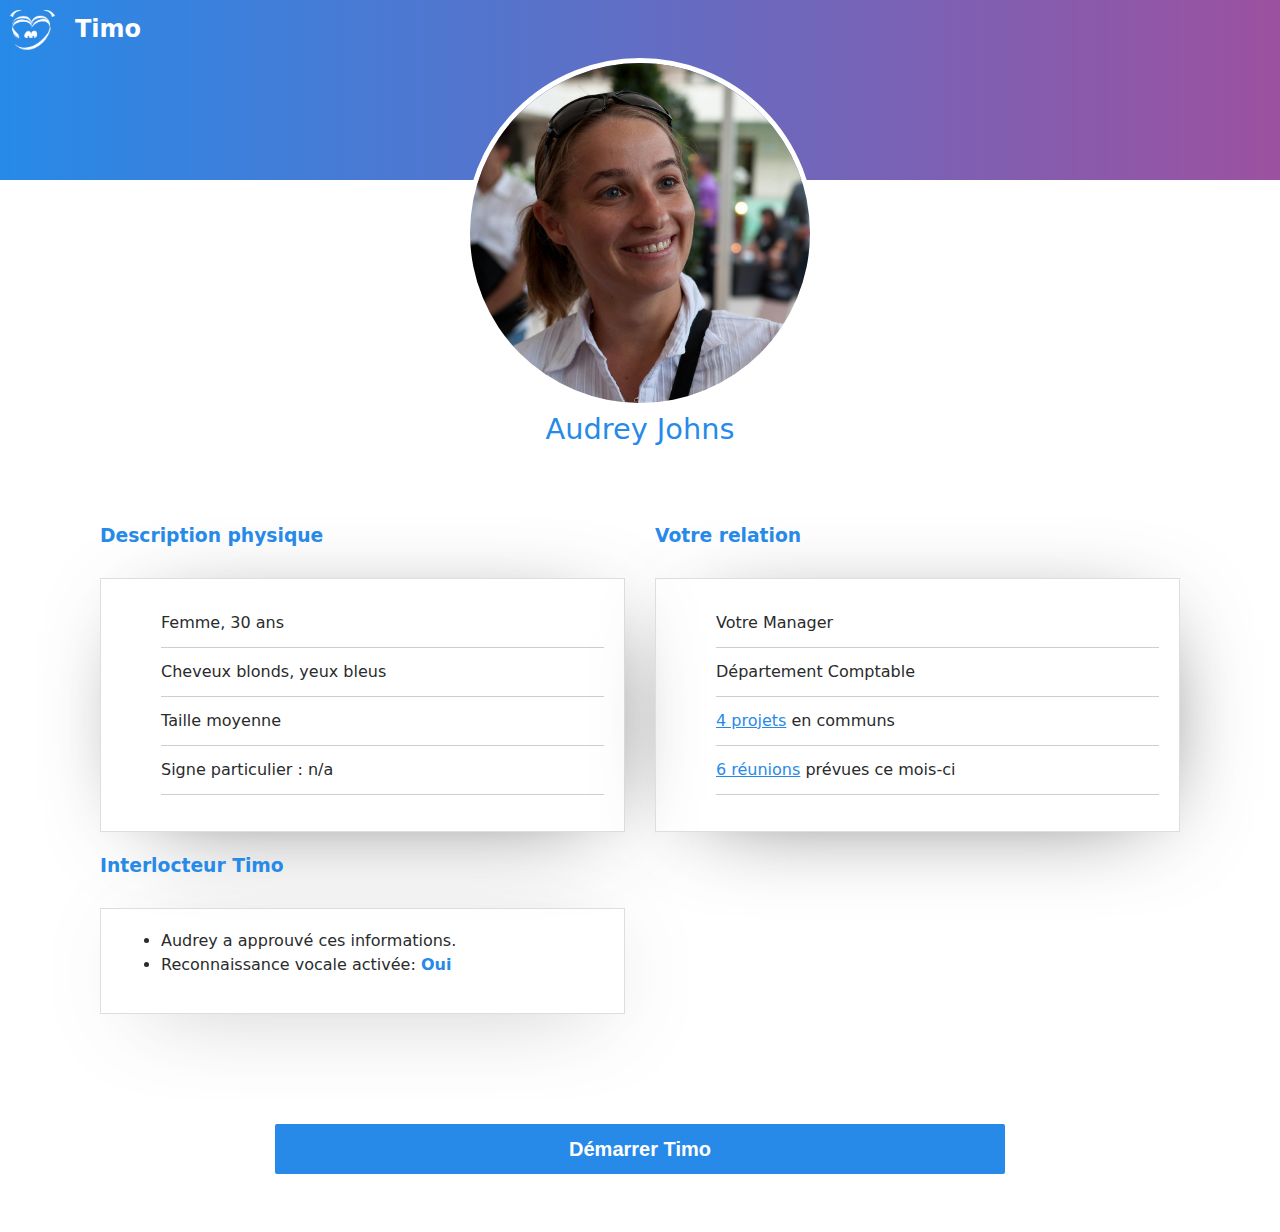
==== connaissance-timo.html @ e8735fdc "ajout profil interlocuteur  v1" ====
<!DOCTYPE html>
<html lang="FR">
  <head>
    <meta charset="utf-8">
    <meta name="viewport" content="width=device-width, initial-scale=1, shrink-to-fit=no">
    <meta name="description" content="">
    <meta name="author" content="">
    <link rel="icon" href="../../favicon.ico">

    <title>Timo - Démarrer votre réunion</title>

    <link href="css/bootstrap-reboot.min.css" rel="stylesheet">
    <link href="css/bootstrap-grid.css" rel="stylesheet">
    <link href="https://fonts.googleapis.com/css?family=Roboto:300,400,500,700" rel="stylesheet">

    <link href="css/main.css" rel="stylesheet">
    <script defer src="js/fontawesome-all.js"></script>

      <!-- HTML5 shim and Respond.js for IE8 support of HTML5 elements and media queries -->
    <!-- WARNING: Respond.js doesn't work if you view the page via file:// -->
    <!--[if lt IE 9]>
      <script src="https://oss.maxcdn.com/html5shiv/3.7.3/html5shiv.min.js"></script>
      <script src="https://oss.maxcdn.com/respond/1.4.2/respond.min.js"></script>
    <![endif]-->
  </head>

<body>

<header class="gradient-color">
  <a href="index.html" style="color:white;text-decoration:none;">
    <img src="img/logo.png" alt="Logo timo">Timo
  </a>
</header>

<section class="container">
<div class="row">
  <div class="col-lg-4"></div>
  <div class="col-lg-4">
    <span class="picture-profile"><img src="img/picture-profile.jpg" alt="Photo de profil d'Audrey Johns"></span>
  </div><!-- picture profile -->
  <div class="col-lg-4"></div>
</div><!--/row-->  

    <h2>Audrey Johns</h2>

  <div class="row info-meeting">
      <div class="col-lg-6 hr">
        <h3>Description physique</h3>
        <div class="card description">
          <ul>
            <li>Femme, 30 ans</li>
            <li>Cheveux blonds, yeux bleus</li>
            <li>Taille moyenne</li>
            <li>Signe particulier : n/a</li>
          </ul>  
        </div>

      </div>

      <div class="col-lg-6 hr">
        <h3>Votre relation</h3>
        <div class="card relation">
          <ul>
            <li>Votre Manager</li>
            <li>Département Comptable</li>
            <li><a href="#">4 projets</a> en communs</li>
            <li><a href="#">6 réunions</a> prévues ce mois-ci</li>
          </ul>  
        </div>

      </div>

      <div class="col-lg-6 hr">
        <h3>Interlocteur Timo</h3>
        <div class="card interlocteur">
          <ul>
            <li>Audrey a approuvé ces informations.</li>
            <li>Reconnaissance vocale activée: <b>Oui</b></li>
          </ul>  
        </div>

      </div>
  </div><!--infos meeting-->

    <form action="record.html">
      <div class="row">
      
      <!--  
        <div class="col-lg-12 select-device">
        <label class="mr-sm-2" for="inlineFormCustomSelect">Selectionner mon appareil</label>
        <select class="custom-select mb-2 mr-sm-2 mb-sm-0" id="inlineFormCustomSelect">
          <option selected>Mes lunettes connectées</option>
          <option value="1">Mon ordinateur</option>
          <option value="2">Mon téléphone </option>
        </select>
        </div> select device-->
      </div>

      <div class="row">
        <div class="col-lg-2"></div>
        <div class="col-lg-8"><button type="submit" class="btn btn-primary">Démarrer Timo</button></div>
        <div class="col-lg-2"></div>
      </div>

    </form>
  </div>
</div>


</section>


</body>
</html>
---- css/main.css ----
html {
  font-family: 'Roboto', sans-serif;
  line-height: 1.15;
  font-size: 1rem;
  -ms-text-size-adjust: 100%;
  -webkit-text-size-adjust: 100%;
}

body {
	margin: 0;
}

header {
    /* Permalink - use to edit and share this gradient: http://colorzilla.com/gradient-editor/#168292+0,9c51a0+100 */
    background: #168292; /* Old browsers */
    background: -moz-linear-gradient(left, #168292 0%, #9c51a0 100%); /* FF3.6-15 */
    background: -webkit-linear-gradient(left, #168292 0%,#9c51a0 100%); /* Chrome10-25,Safari5.1-6 */
    background: linear-gradient(to right, #168292 0%,#9c51a0 100%); /* W3C, IE10+, FF16+, Chrome26+, Opera12+, Safari7+ */
    filter: progid:DXImageTransform.Microsoft.gradient( startColorstr='#168292', endColorstr='#9c51a0',GradientType=1 ); /* IE6-9 */

    padding: 10px;
    color: #FFF;
    font-size: 24px;
    font-weight: bold;
}

header img {
    width: 45px;
    margin-right: 20px
}

h2 {
    font-size: 1.8rem;
    color: #278ae8;
    font-weight: 200;
    text-align: center;
}

h3 {
  color: #278ae8;
  display: inline-flex;
}

section {
    padding:3% 0;
}

.info-meeting {
    margin: 70px 0;
}


a {
    color: #278ae8;
    text-decoration: underline;}

a:hover, a:focus {text-decoration: none; color: #278ae8;}

b {color: #278ae8;}

.btn-primary {
    background: #278ae8;
    color: #FFFFFF;
    padding: 10px;
    font-size: 20px;
    font-weight: bold;
    border: none;
    border-radius: 2px;
    width: 100%;
    margin: 20px auto;
}

.select-device {
    text-align: center;
}

select {
    line-height: inherit;
    border: solid 1px #cecece;
    height: 30px;
}

.select {
  padding-bottom: 20px;
}

.stop {
  background: transparent;
  border:none;
}

i.fa {
  color: #9c51a0;
  padding: 10px 0;
  display: inline-flex;
}

.fa-star {
 color: #F79E31;
}


video{
  /*display: block;
  position: absolute;*/
  top: 0;
  bottom: 0;
  left: 0;
  right: 0;
  width: 100%;
  height: 100%;
  -webkit-transition-property: opacity;
  -webkit-transition-duration: 2s;
  opacity: 0;
  z-index: -1;
}
#rectCanvas, #rectTextCanvas {
  display: block;
  position: absolute;
  z-index: 8000;
}

#rectTextCanvas{
  z-index: 9000;
}

.detected-emotion {display: none;}

header.gradient-color {
  height: 180px;
}

.gradient {
  position: absolute;
  top: 0;
  bottom: 0;
  left: 0;
  right: 0;
  z-index: 2;
  opacity: .9;
  -webkit-backface-visibility: hidden;
/* Permalink - use to edit and share this gradient: http://colorzilla.com/gradient-editor/#278ae8+0,9c51a0+100 */
background: #278ae8; /* Old browsers */
background: -moz-linear-gradient(left, #278ae8 0%, #9c51a0 100%); /* FF3.6-15 */
background: -webkit-linear-gradient(left, #278ae8 0%,#9c51a0 100%); /* Chrome10-25,Safari5.1-6 */
background: linear-gradient(to right, #278ae8 0%,#9c51a0 100%); /* W3C, IE10+, FF16+, Chrome26+, Opera12+, Safari7+ */
filter: progid:DXImageTransform.Microsoft.gradient( startColorstr='#278ae8', endColorstr='#9c51a0',GradientType=1 ); /* IE6-9 */
}

.gradient-color {
/* Permalink - use to edit and share this gradient: http://colorzilla.com/gradient-editor/#278ae8+0,9c51a0+100 */
background: #278ae8; /* Old browsers */
background: -moz-linear-gradient(left, #278ae8 0%, #9c51a0 100%); /* FF3.6-15 */
background: -webkit-linear-gradient(left, #278ae8 0%,#9c51a0 100%); /* Chrome10-25,Safari5.1-6 */
background: linear-gradient(to right, #278ae8 0%,#9c51a0 100%); /* W3C, IE10+, FF16+, Chrome26+, Opera12+, Safari7+ */
filter: progid:DXImageTransform.Microsoft.gradient( startColorstr='#278ae8', endColorstr='#9c51a0',GradientType=1 ); /* IE6-9 */
}

.card {
  border: 1px solid #dedede;
  -webkit-box-shadow: 9px 13px 98px -43px rgba(0,0,0,0.75);
  -moz-box-shadow: 9px 13px 98px -43px rgba(0,0,0,0.75);
  box-shadow: 9px 13px 98px -43px rgba(0,0,0,0.75);
  padding: 20px;
  margin: 20px 0;
}

.tag {
    background: #9c51a0;
    color: #FFFFFF;
    font-weight: bold;
    border-radius: 10px;
    padding: 5px 10px;
    width: auto;
    display: inline-flex;
    font-size: 14px;
}

.date {
  color: #666666;
  font-size: 14px;
}

.contacts > ul  {
  padding: 0;
  margin: 0;
}

.contacts > ul > li, 
.description > ul > li,
.relation > ul > li,
.interlocuteur > ul > li {
  list-style-type: none;
  padding: 12px 0px;
  border-bottom: 1px solid #cecece;
}

.contacts > ul > li a {
  color:#333333;
  text-decoration: none;
}

.contacts > ul > li:last-child {
  border-bottom: 0;
}

.picture-profile > img {
    border-radius: 100%;
    width: 100%;
    margin-top: -160px;
    border: 5px solid #FFFFFF;
}


/*Media queries*/

@media (min-width: 1200px){
    .container {
        width: 1140px;
        max-width: 100%;}
}



/*tablet paysage*/

@media all and (max-width: 1024px) {

}

/*tablet portrait*/
@media all and (max-width: 768px) {



}

/*mobile portrait*/
@media all and (max-width: 732px) {

    .info-meeting {
    padding: 0;
    margin: 30px 0;}

    .btn-primary {
      bottom: 0;
      position: fixed;
      width: 100%;
      margin: 0;
      left: 0;
    }

    .hr {
    border-top: #c3c3c3 solid 1px;
    padding: 20px;
  }

  .picture-profile > img {
    border-radius: 100%;
    width: 100%;
    margin-top: -120px;
    border: 5px solid #FFFFFF;
}

}

/*mobile*/
@media all and (max-width: 480px) {

  .info-meeting {
    padding: 0;
    margin: 30px 0;
}
  
  .hr {
    border-top: #c3c3c3 solid 1px;
    padding: 30px 0;
  }

.btn-primary {
    bottom: 0;
    position: fixed;
    width: 100%;
    margin: 0;
    left: 0;
}

.picture-profile > img {
    border-radius: 100%;
    width: 100%;
    margin-top: -120px;
    border: 5px solid #FFFFFF;
}


}
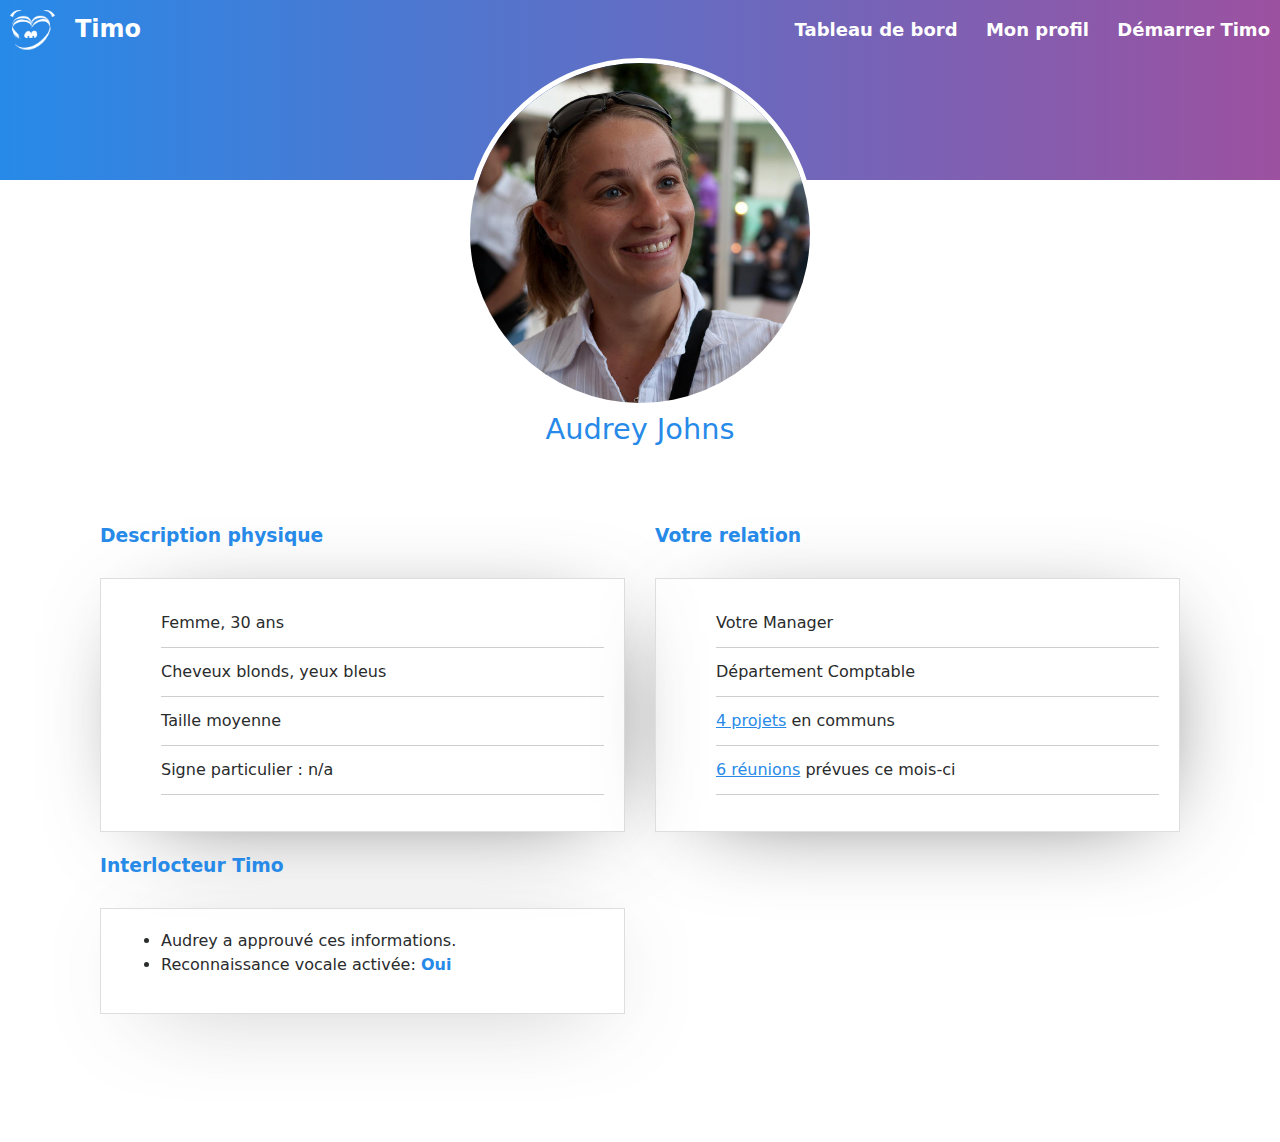
==== commit f0756f70: "before new branch for mobile debug" ====
--- a/connaissance-timo.html
+++ b/connaissance-timo.html
@@ -27,10 +27,46 @@
 
 <body>
 
-<header class="gradient-color">
-  <a href="index.html" style="color:white;text-decoration:none;">
-    <img src="img/logo.png" alt="Logo timo">Timo
-  </a>
+    <!-- Mobile menu -->
+    <div id="menuToggle">
+            <input type="checkbox" />
+                <span></span>
+                <span></span>
+                <span></span>
+                
+                <ul id="menu">
+                    <div class="row">
+                        <!--<div class="col-lg-3 col-xs-12">
+                            <img src="images/logo.png" alt="AAES Accueil Administration Entreprise Services à Mougins &amp; Grasse" class="logo-menu">
+                        </div> -->
+
+                        <div class="col-xs-12 menu-top">
+                            <ul>
+                                <li><a href="">Présentation d'AAES</a></li>
+                                <li><a href="http://www.aaes06.fr/tarifs-aaes.pdf" target="blank">Tarifs</a></li>
+                                <li><a href="">Contact</a></li>
+                                <li><a href="partenaires.html">Partenaires</a></li>
+                            </ul>
+                        </div>
+                    </div><!--row-->
+                </ul>
+    </div><!-- /mobile menu-->
+
+
+<header class="gradient-color header-profile">
+  <div class="row">
+    <div class="col-lg-5">
+      <a href="index.html" type="text/css" style="color:white;text-decoration:none;"><img src="img/logo.png" alt="Logo timo">Timo</a>
+    </div>
+
+    <div class="col-lg-7 menu">
+      <ul>
+        <li><a href="index.html">Tableau de bord</a></li>
+        <li><a href="#">Mon profil</a></li>
+        <li><a href="record.html">Démarrer Timo</a></li>
+      </ul>
+    </div>
+  </div>
 </header>
 
 <section class="container">
@@ -64,8 +100,8 @@
           <ul>
             <li>Votre Manager</li>
             <li>Département Comptable</li>
-            <li><a href="#">4 projets</a> en communs</li>
-            <li><a href="#">6 réunions</a> prévues ce mois-ci</li>
+            <li><a href="#" type="text/css">4 projets</a> en communs</li>
+            <li><a href="#" type="text/css">6 réunions</a> prévues ce mois-ci</li>
           </ul>  
         </div>
 
@@ -83,31 +119,6 @@
       </div>
   </div><!--infos meeting-->
 
-    <form action="record.html">
-      <div class="row">
-      
-      <!--  
-        <div class="col-lg-12 select-device">
-        <label class="mr-sm-2" for="inlineFormCustomSelect">Selectionner mon appareil</label>
-        <select class="custom-select mb-2 mr-sm-2 mb-sm-0" id="inlineFormCustomSelect">
-          <option selected>Mes lunettes connectées</option>
-          <option value="1">Mon ordinateur</option>
-          <option value="2">Mon téléphone </option>
-        </select>
-        </div> select device-->
-      </div>
-
-      <div class="row">
-        <div class="col-lg-2"></div>
-        <div class="col-lg-8"><button type="submit" class="btn btn-primary">Démarrer Timo</button></div>
-        <div class="col-lg-2"></div>
-      </div>
-
-    </form>
-  </div>
-</div>
-
-
 </section>
 
 
--- a/css/main.css
+++ b/css/main.css
@@ -126,7 +126,7 @@
 
 .detected-emotion {display: none;}
 
-header.gradient-color {
+.header-profile {
   height: 180px;
 }
 
@@ -212,12 +212,232 @@
 }
 
 
+/* menu */
+
+.menu {
+    height: 45px;
+    float: right;
+    min-width: 555px;
+}
+
+.menu ul {
+    color: #FFFFFF;
+    list-style-type: none;
+    margin: 0;
+    padding: 0;
+    text-align: right;
+}
+
+.menu li:first-child {
+    background: none repeat scroll 0 0 transparent;
+    padding: 0;
+}
+
+.menu li {
+    border: 0 none;
+    display: inline;
+    margin: 0;
+    text-align: center;
+}
+
+.menu ul li a {
+    text-decoration: none;
+    border: 0;
+    color: #FFFFFF;
+    padding: 0px 0px 0px 20px;
+    text-align: center;
+    transition: all 0.55s ease 0s;
+    font-size: 18px;
+}
+
+.menu ul li a:hover {
+    color: #D1F6FC;
+}
+
+
+/* Menu mobile */
+
+#menuToggle
+{
+  display: block;
+  position: relative;
+  top: 50px;
+  left: 20px;
+  
+  z-index: 1;
+  
+  -webkit-user-select: none;
+  user-select: none;
+}
+
+#menuToggle input
+{
+  display: block;
+  width: 40px;
+  height: 32px;
+  position: absolute;
+  top: -7px;
+  left: -5px;
+  
+  cursor: pointer;
+  
+  opacity: 0; /* hide this */
+  z-index: 2; /* and place it over the hamburger */
+  
+  -webkit-touch-callout: none;
+}
+
+/*
+ * Just a quick hamburger
+ */
+#menuToggle span
+{
+  display: block;
+  width: 33px;
+  height: 4px;
+  margin-bottom: 5px;
+  position: relative;
+  
+  background: #ef8000;
+  border-radius: 3px;
+  
+  z-index: 1;
+  
+  transform-origin: 4px 0px;
+  
+  transition: transform 0.5s cubic-bezier(0.77,0.2,0.05,1.0),
+              background 0.5s cubic-bezier(0.77,0.2,0.05,1.0),
+              opacity 0.55s ease;
+}
+
+#menuToggle span:first-child
+{
+  transform-origin: 0% 0%;
+}
+
+#menuToggle span:nth-last-child(2)
+{
+  transform-origin: 0% 100%;
+}
+
+/* 
+ * Transform all the slices of hamburger
+ * into a crossmark.
+ */
+#menuToggle input:checked ~ span
+{
+  opacity: 1;
+  transform: rotate(45deg) translate(-2px, -1px);
+  background: #ef8000;
+}
+
+/*
+ * But let's hide the middle one.
+ */
+#menuToggle input:checked ~ span:nth-last-child(3)
+{
+  opacity: 0;
+  transform: rotate(0deg) scale(0.2, 0.2);
+}
+
+/*
+ * Ohyeah and the last one should go the other direction
+ */
+#menuToggle input:checked ~ span:nth-last-child(2)
+{
+  transform: rotate(-45deg) translate(0, -1px);
+}
+
+/*
+ * Make this absolute positioned
+ * at the top left of the screen
+ */
+#menu
+{
+  position: absolute;
+  width: 300px;
+  margin: -160px 0 0 -50px;
+  padding: 50px;
+  padding-top: 170px;
+  
+  background: #eeeeee; 
+  list-style-type: none;
+  -webkit-font-smoothing: antialiased;
+  /* to stop flickering of text in safari */
+  
+  transform-origin: 0% 0%;
+  transform: translate(-100%, 0);
+  
+  transition: transform 0.5s cubic-bezier(0.77,0.2,0.05,1.0);
+}
+
+#menu li
+{
+    padding: 10px 0;
+    font-size: 1.1rem;
+}
+
+
+#menuToggle input:checked ~ ul
+{
+  transform: none;
+}
+
+.menu-top {
+    width: 100%;
+    border-bottom: dashed 1px #ef8000;
+    margin-bottom: 20px;
+    padding-bottom: 20px;
+}
+
+.menu-top ul {
+    color: #333333;
+    list-style-type: none;
+    padding-left: 0;    
+}
+
+.menu-top li {
+    border: 0 none;
+    padding: 0 17px;
+    padding-top: 6px;
+}
+.menu-top a {
+    border: medium none;
+    color: #333333;
+    text-decoration: none;
+}
+
+
+.menu-bottom {
+    width: 100%;
+}
+
+.menu-bottom ul {
+    color: #333333;
+    list-style-type: none;
+    padding-left: 0;
+}
+
+.menu-bottom li {
+    border: 0 none;
+    padding: 0 17px;
+    padding-top: 6px;
+}
+.menu-bottom a {
+    border: medium none;
+    color: #333333;
+    text-decoration: none;
+}
+
+
 /*Media queries*/
 
 @media (min-width: 1200px){
     .container {
         width: 1140px;
         max-width: 100%;}
+
+  #menuToggle {display: none;}
 }
 
 
@@ -225,13 +445,13 @@
 /*tablet paysage*/
 
 @media all and (max-width: 1024px) {
-
+#menuToggle {display: none;}
 }
 
 /*tablet portrait*/
 @media all and (max-width: 768px) {
 
-
+#menuToggle {display: none;}
 
 }
 
@@ -262,6 +482,8 @@
     border: 5px solid #FFFFFF;
 }
 
+.menu {display: none;}
+
 }
 
 /*mobile*/
@@ -292,5 +514,7 @@
     border: 5px solid #FFFFFF;
 }
 
-
-}
+.menu {display: none;}
+
+
+}
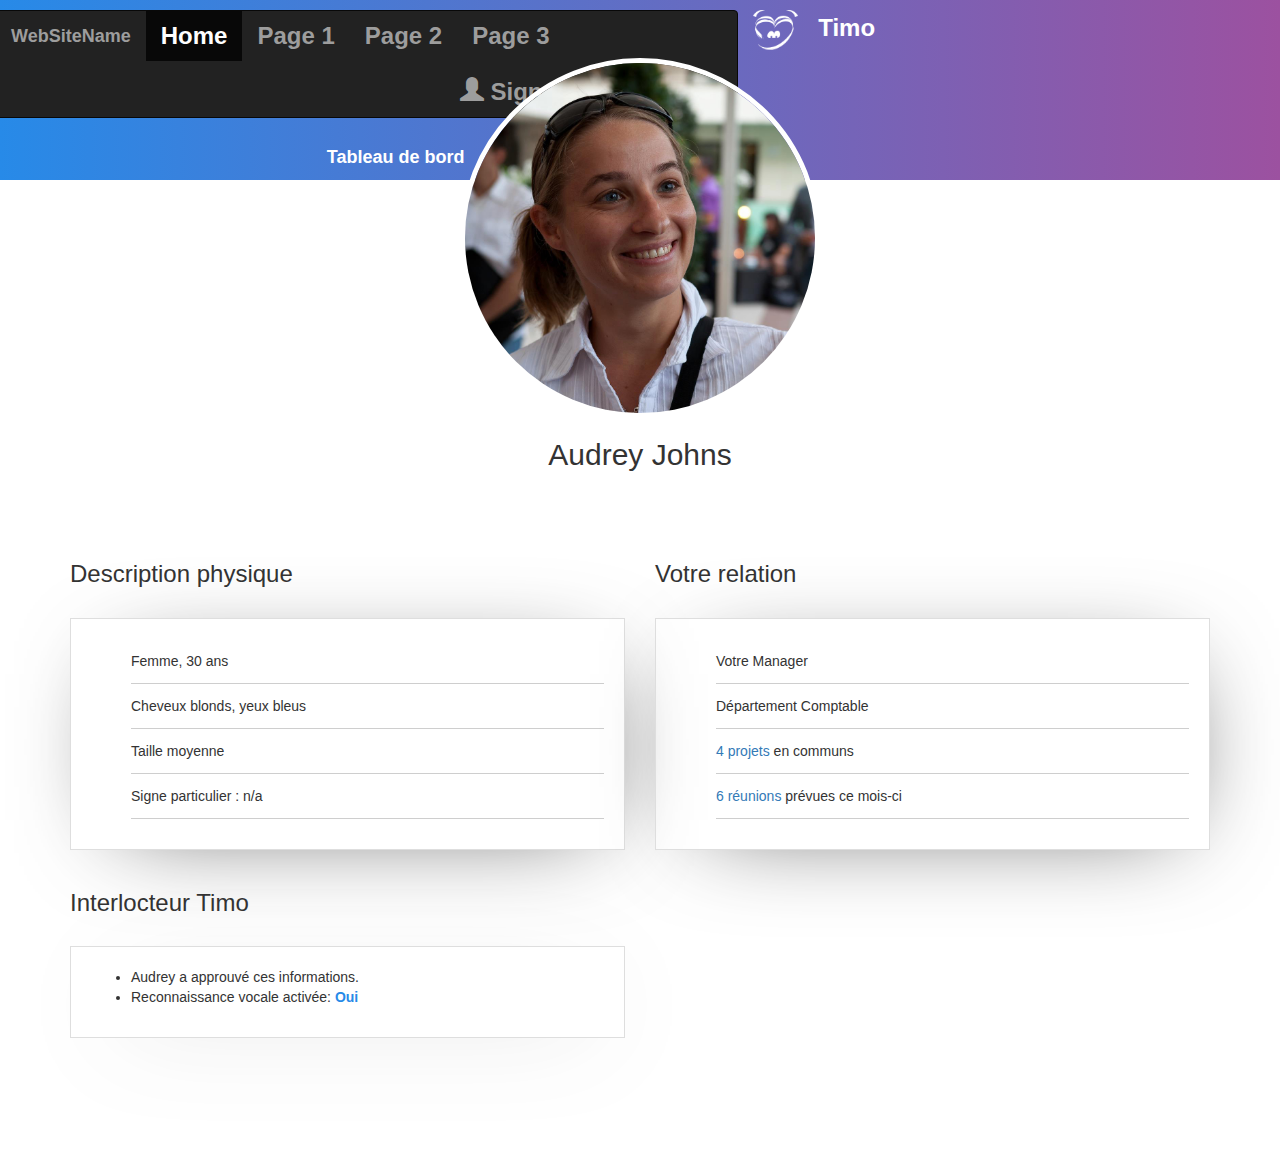
==== commit b6797e06: "implem bootstrap nav" ====
--- a/connaissance-timo.html
+++ b/connaissance-timo.html
@@ -27,34 +27,35 @@
 
 <body>
 
-    <!-- Mobile menu -->
-    <div id="menuToggle">
-            <input type="checkbox" />
-                <span></span>
-                <span></span>
-                <span></span>
-                
-                <ul id="menu">
-                    <div class="row">
-                        <!--<div class="col-lg-3 col-xs-12">
-                            <img src="images/logo.png" alt="AAES Accueil Administration Entreprise Services à Mougins &amp; Grasse" class="logo-menu">
-                        </div> -->
+<header class="gradient-color header-profile">
+  <div class="row">
 
-                        <div class="col-xs-12 menu-top">
-                            <ul>
-                                <li><a href="">Présentation d'AAES</a></li>
-                                <li><a href="http://www.aaes06.fr/tarifs-aaes.pdf" target="blank">Tarifs</a></li>
-                                <li><a href="">Contact</a></li>
-                                <li><a href="partenaires.html">Partenaires</a></li>
-                            </ul>
-                        </div>
-                    </div><!--row-->
-                </ul>
-    </div><!-- /mobile menu-->
+<nav class="navbar navbar-inverse">
+  <div class="container-fluid">
+    <div class="navbar-header">
+      <button type="button" class="navbar-toggle" data-toggle="collapse" data-target="#myNavbar">
+        <span class="icon-bar"></span>
+        <span class="icon-bar"></span>
+        <span class="icon-bar"></span> 
+      </button>
+      <a class="navbar-brand" href="#">WebSiteName</a>
+    </div>
+    <div class="collapse navbar-collapse" id="myNavbar">
+      <ul class="nav navbar-nav">
+        <li class="active"><a href="#">Home</a></li>
+        <li><a href="#">Page 1</a></li>
+        <li><a href="#">Page 2</a></li> 
+        <li><a href="#">Page 3</a></li> 
+      </ul>
+      <ul class="nav navbar-nav navbar-right">
+        <li><a href="#"><span class="glyphicon glyphicon-user"></span> Sign Up</a></li>
+        <li><a href="#"><span class="glyphicon glyphicon-log-in"></span> Login</a></li>
+      </ul>
+    </div>
+  </div>
+</nav>
 
 
-<header class="gradient-color header-profile">
-  <div class="row">
     <div class="col-lg-5">
       <a href="index.html" type="text/css" style="color:white;text-decoration:none;"><img src="img/logo.png" alt="Logo timo">Timo</a>
     </div>
@@ -81,7 +82,7 @@
     <h2>Audrey Johns</h2>
 
   <div class="row info-meeting">
-      <div class="col-lg-6 hr">
+      <div class="col-lg-6 col-12 hr">
         <h3>Description physique</h3>
         <div class="card description">
           <ul>
@@ -94,7 +95,7 @@
 
       </div>
 
-      <div class="col-lg-6 hr">
+      <div class="col-lg-6 col-12 hr">
         <h3>Votre relation</h3>
         <div class="card relation">
           <ul>
@@ -107,7 +108,7 @@
 
       </div>
 
-      <div class="col-lg-6 hr">
+      <div class="col-lg-6 col-12 hr">
         <h3>Interlocteur Timo</h3>
         <div class="card interlocteur">
           <ul>
@@ -121,6 +122,10 @@
 
 </section>
 
+  <meta name="viewport" content="width=device-width, initial-scale=1">
+  <link rel="stylesheet" href="https://maxcdn.bootstrapcdn.com/bootstrap/3.3.7/css/bootstrap.min.css">
+  <script src="https://ajax.googleapis.com/ajax/libs/jquery/3.2.1/jquery.min.js"></script>
+  <script src="https://maxcdn.bootstrapcdn.com/bootstrap/3.3.7/js/bootstrap.min.js"></script>
 
 </body>
 </html>
--- a/css/main.css
+++ b/css/main.css
@@ -5,6 +5,9 @@
   -ms-text-size-adjust: 100%;
   -webkit-text-size-adjust: 100%;
 }
+
+/* Optional theme */
+@import url('//netdna.bootstrapcdn.com/bootstrap/3.0.0/css/bootstrap-theme.min.css');
 
 body {
 	margin: 0;
@@ -255,181 +258,6 @@
 }
 
 
-/* Menu mobile */
-
-#menuToggle
-{
-  display: block;
-  position: relative;
-  top: 50px;
-  left: 20px;
-  
-  z-index: 1;
-  
-  -webkit-user-select: none;
-  user-select: none;
-}
-
-#menuToggle input
-{
-  display: block;
-  width: 40px;
-  height: 32px;
-  position: absolute;
-  top: -7px;
-  left: -5px;
-  
-  cursor: pointer;
-  
-  opacity: 0; /* hide this */
-  z-index: 2; /* and place it over the hamburger */
-  
-  -webkit-touch-callout: none;
-}
-
-/*
- * Just a quick hamburger
- */
-#menuToggle span
-{
-  display: block;
-  width: 33px;
-  height: 4px;
-  margin-bottom: 5px;
-  position: relative;
-  
-  background: #ef8000;
-  border-radius: 3px;
-  
-  z-index: 1;
-  
-  transform-origin: 4px 0px;
-  
-  transition: transform 0.5s cubic-bezier(0.77,0.2,0.05,1.0),
-              background 0.5s cubic-bezier(0.77,0.2,0.05,1.0),
-              opacity 0.55s ease;
-}
-
-#menuToggle span:first-child
-{
-  transform-origin: 0% 0%;
-}
-
-#menuToggle span:nth-last-child(2)
-{
-  transform-origin: 0% 100%;
-}
-
-/* 
- * Transform all the slices of hamburger
- * into a crossmark.
- */
-#menuToggle input:checked ~ span
-{
-  opacity: 1;
-  transform: rotate(45deg) translate(-2px, -1px);
-  background: #ef8000;
-}
-
-/*
- * But let's hide the middle one.
- */
-#menuToggle input:checked ~ span:nth-last-child(3)
-{
-  opacity: 0;
-  transform: rotate(0deg) scale(0.2, 0.2);
-}
-
-/*
- * Ohyeah and the last one should go the other direction
- */
-#menuToggle input:checked ~ span:nth-last-child(2)
-{
-  transform: rotate(-45deg) translate(0, -1px);
-}
-
-/*
- * Make this absolute positioned
- * at the top left of the screen
- */
-#menu
-{
-  position: absolute;
-  width: 300px;
-  margin: -160px 0 0 -50px;
-  padding: 50px;
-  padding-top: 170px;
-  
-  background: #eeeeee; 
-  list-style-type: none;
-  -webkit-font-smoothing: antialiased;
-  /* to stop flickering of text in safari */
-  
-  transform-origin: 0% 0%;
-  transform: translate(-100%, 0);
-  
-  transition: transform 0.5s cubic-bezier(0.77,0.2,0.05,1.0);
-}
-
-#menu li
-{
-    padding: 10px 0;
-    font-size: 1.1rem;
-}
-
-
-#menuToggle input:checked ~ ul
-{
-  transform: none;
-}
-
-.menu-top {
-    width: 100%;
-    border-bottom: dashed 1px #ef8000;
-    margin-bottom: 20px;
-    padding-bottom: 20px;
-}
-
-.menu-top ul {
-    color: #333333;
-    list-style-type: none;
-    padding-left: 0;    
-}
-
-.menu-top li {
-    border: 0 none;
-    padding: 0 17px;
-    padding-top: 6px;
-}
-.menu-top a {
-    border: medium none;
-    color: #333333;
-    text-decoration: none;
-}
-
-
-.menu-bottom {
-    width: 100%;
-}
-
-.menu-bottom ul {
-    color: #333333;
-    list-style-type: none;
-    padding-left: 0;
-}
-
-.menu-bottom li {
-    border: 0 none;
-    padding: 0 17px;
-    padding-top: 6px;
-}
-.menu-bottom a {
-    border: medium none;
-    color: #333333;
-    text-decoration: none;
-}
-
-
 /*Media queries*/
 
 @media (min-width: 1200px){
@@ -437,7 +265,6 @@
         width: 1140px;
         max-width: 100%;}
 
-  #menuToggle {display: none;}
 }
 
 
@@ -445,13 +272,11 @@
 /*tablet paysage*/
 
 @media all and (max-width: 1024px) {
-#menuToggle {display: none;}
 }
 
 /*tablet portrait*/
 @media all and (max-width: 768px) {
 
-#menuToggle {display: none;}
 
 }
 
@@ -492,29 +317,31 @@
   .info-meeting {
     padding: 0;
     margin: 30px 0;
-}
+  }
+
+  .menu {display: none;}
+
+  #menuToggle {display: block;}
   
   .hr {
     border-top: #c3c3c3 solid 1px;
     padding: 30px 0;
   }
 
-.btn-primary {
-    bottom: 0;
-    position: fixed;
-    width: 100%;
-    margin: 0;
-    left: 0;
-}
-
-.picture-profile > img {
-    border-radius: 100%;
-    width: 100%;
-    margin-top: -120px;
-    border: 5px solid #FFFFFF;
-}
-
-.menu {display: none;}
-
-
-}
+  .btn-primary {
+      bottom: 0;
+      position: fixed;
+      width: 100%;
+      margin: 0;
+      left: 0;
+  }
+
+  .picture-profile > img {
+      border-radius: 100%;
+      width: 100%;
+      margin-top: -120px;
+      border: 5px solid #FFFFFF;
+  }
+
+
+}
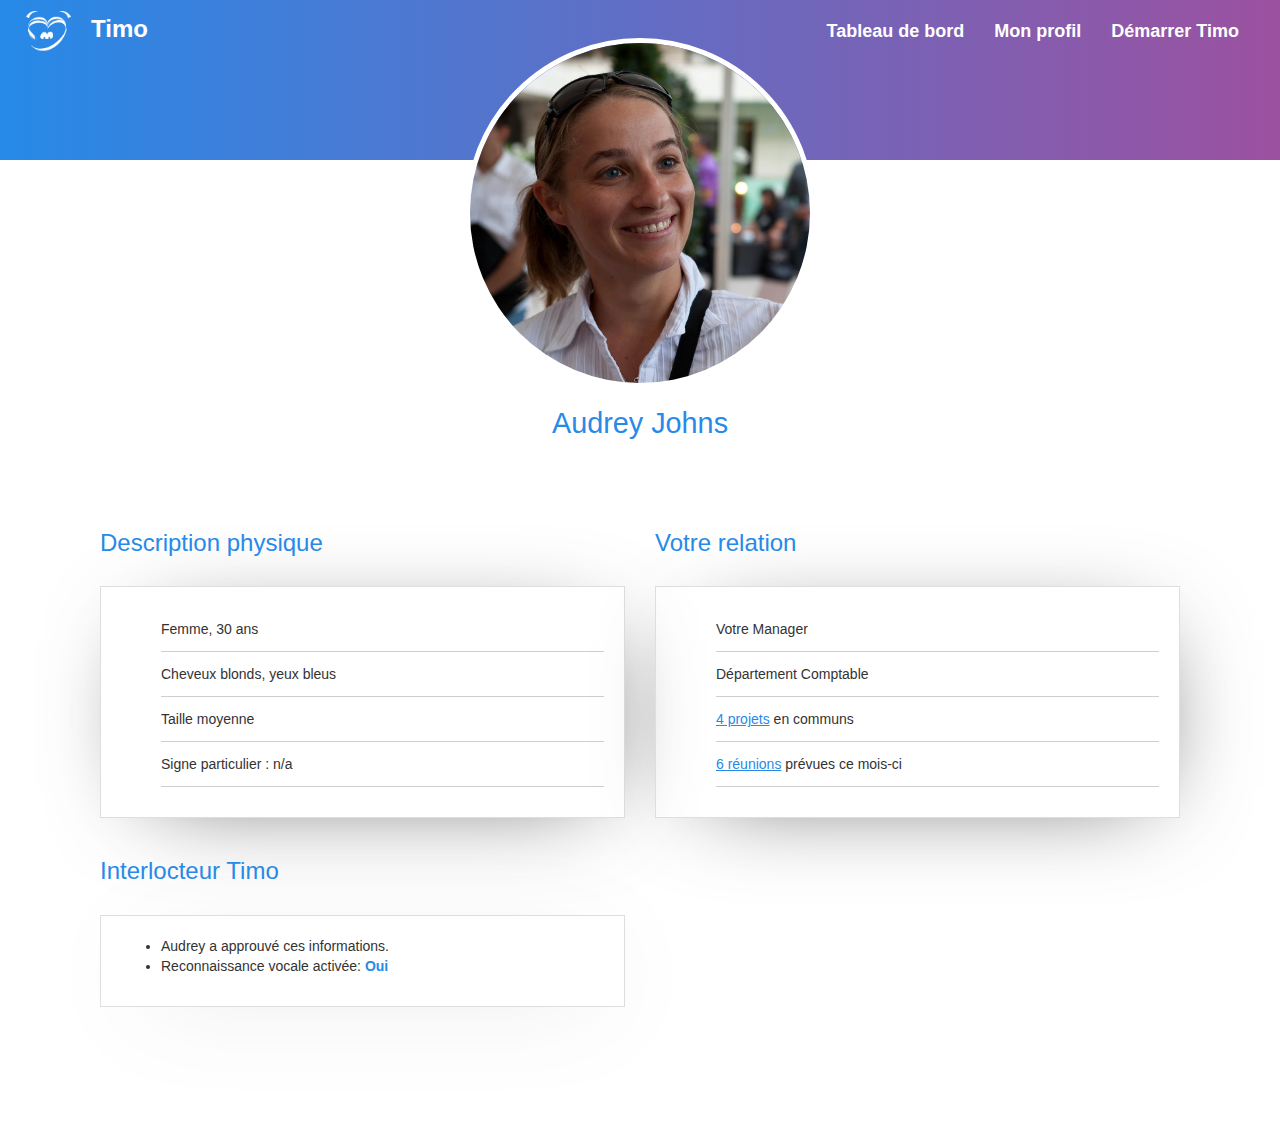
==== commit ecfdd6eb: "correction mobile" ====
--- a/connaissance-timo.html
+++ b/connaissance-timo.html
@@ -12,6 +12,7 @@
 
     <link href="css/bootstrap-reboot.min.css" rel="stylesheet">
     <link href="css/bootstrap-grid.css" rel="stylesheet">
+    <link rel="stylesheet" href="https://maxcdn.bootstrapcdn.com/bootstrap/3.3.7/css/bootstrap.min.css">
     <link href="https://fonts.googleapis.com/css?family=Roboto:300,400,500,700" rel="stylesheet">
 
     <link href="css/main.css" rel="stylesheet">
@@ -28,8 +29,6 @@
 <body>
 
 <header class="gradient-color header-profile">
-  <div class="row">
-
 <nav class="navbar navbar-inverse">
   <div class="container-fluid">
     <div class="navbar-header">
@@ -38,45 +37,27 @@
         <span class="icon-bar"></span>
         <span class="icon-bar"></span> 
       </button>
-      <a class="navbar-brand" href="#">WebSiteName</a>
+      <a href="index.html" type="text/css" style="color:white;text-decoration:none;"><img src="img/logo.png" alt="Logo timo">Timo</a>
     </div>
     <div class="collapse navbar-collapse" id="myNavbar">
-      <ul class="nav navbar-nav">
-        <li class="active"><a href="#">Home</a></li>
-        <li><a href="#">Page 1</a></li>
-        <li><a href="#">Page 2</a></li> 
-        <li><a href="#">Page 3</a></li> 
-      </ul>
       <ul class="nav navbar-nav navbar-right">
-        <li><a href="#"><span class="glyphicon glyphicon-user"></span> Sign Up</a></li>
-        <li><a href="#"><span class="glyphicon glyphicon-log-in"></span> Login</a></li>
-      </ul>
-    </div>
-  </div>
-</nav>
-
-
-    <div class="col-lg-5">
-      <a href="index.html" type="text/css" style="color:white;text-decoration:none;"><img src="img/logo.png" alt="Logo timo">Timo</a>
-    </div>
-
-    <div class="col-lg-7 menu">
-      <ul>
         <li><a href="index.html">Tableau de bord</a></li>
         <li><a href="#">Mon profil</a></li>
         <li><a href="record.html">Démarrer Timo</a></li>
       </ul>
     </div>
   </div>
+</nav>
+
 </header>
 
 <section class="container">
 <div class="row">
-  <div class="col-lg-4"></div>
-  <div class="col-lg-4">
+  <div class="col-lg-4 col-3"></div>
+  <div class="col-lg-4 col-6">
     <span class="picture-profile"><img src="img/picture-profile.jpg" alt="Photo de profil d'Audrey Johns"></span>
   </div><!-- picture profile -->
-  <div class="col-lg-4"></div>
+  <div class="col-lg-4 col-3"></div>
 </div><!--/row-->  
 
     <h2>Audrey Johns</h2>
@@ -121,9 +102,6 @@
   </div><!--infos meeting-->
 
 </section>
-
-  <meta name="viewport" content="width=device-width, initial-scale=1">
-  <link rel="stylesheet" href="https://maxcdn.bootstrapcdn.com/bootstrap/3.3.7/css/bootstrap.min.css">
   <script src="https://ajax.googleapis.com/ajax/libs/jquery/3.2.1/jquery.min.js"></script>
   <script src="https://maxcdn.bootstrapcdn.com/bootstrap/3.3.7/js/bootstrap.min.js"></script>
 
--- a/css/main.css
+++ b/css/main.css
@@ -130,7 +130,7 @@
 .detected-emotion {display: none;}
 
 .header-profile {
-  height: 180px;
+  height: 160px;
 }
 
 .gradient {
@@ -214,47 +214,43 @@
     border: 5px solid #FFFFFF;
 }
 
+.navbar-inverse .navbar-nav>li>a {
+    color: #FFFFFF;
+    font-size: 18px;
+    text-decoration: none;
+}
+
 
 /* menu */
 
-.menu {
-    height: 45px;
-    float: right;
-    min-width: 555px;
-}
-
-.menu ul {
-    color: #FFFFFF;
-    list-style-type: none;
-    margin: 0;
-    padding: 0;
-    text-align: right;
-}
-
-.menu li:first-child {
-    background: none repeat scroll 0 0 transparent;
-    padding: 0;
-}
-
-.menu li {
-    border: 0 none;
-    display: inline;
-    margin: 0;
-    text-align: center;
-}
-
-.menu ul li a {
-    text-decoration: none;
+
+.navbar-inverse {
+    background-color: transparent;
+    border:0; 
+}
+
+.navbar-collapse {
+  background: transparent;
+}
+
+.navbar-inverse .navbar-toggle {
     border: 0;
-    color: #FFFFFF;
-    padding: 0px 0px 0px 20px;
-    text-align: center;
-    transition: all 0.55s ease 0s;
-    font-size: 18px;
-}
-
-.menu ul li a:hover {
-    color: #D1F6FC;
+}
+
+.navbar-inverse .navbar-toggle:focus, .navbar-inverse .navbar-toggle:hover {
+    background-color: transparent;
+}
+
+.navbar {
+    position: relative;
+    min-height: auto;
+    margin-bottom: 0;
+    border: 1px solid transparent;
+}
+
+.navbar-nav>li>a {
+    padding-top: 10px;
+    padding-bottom: 0;
 }
 
 
@@ -265,6 +261,11 @@
         width: 1140px;
         max-width: 100%;}
 
+      .navbar-nav>li>a {
+      padding-top: 10px;
+      padding-bottom: 0;
+  }    
+
 }
 
 
@@ -272,11 +273,39 @@
 /*tablet paysage*/
 
 @media all and (max-width: 1024px) {
+    .navbar-collapse {
+      background: transparent;
+  }
 }
 
 /*tablet portrait*/
-@media all and (max-width: 768px) {
-
+@media all and (max-width: 76px) {
+  
+  .navbar-collapse {
+      background: transparent;
+  }
+
+  .picture-profile > img {
+    border-radius: 100%;
+    width: 100%;
+    margin-top: -120px;
+    border: 5px solid #FFFFFF;
+}
+
+  .navbar-collapse {
+    background: #278ae8;
+  }
+
+.navbar-inverse .navbar-collapse, .navbar-inverse .navbar-form {
+    border: 0;
+    z-index: 1;
+    position: absolute;
+    width: 100%;
+}
+
+.navbar-inverse .navbar-nav>li>a {
+    line-height: 48px;
+}
 
 }
 
@@ -307,7 +336,20 @@
     border: 5px solid #FFFFFF;
 }
 
-.menu {display: none;}
+  .navbar-collapse {
+    background: #278ae8;
+  }
+
+.navbar-inverse .navbar-collapse, .navbar-inverse .navbar-form {
+    border: 0;
+    z-index: 1;
+    position: absolute;
+    width: 100%;
+}
+
+.navbar-inverse .navbar-nav>li>a {
+    line-height: 48px;
+}
 
 }
 
@@ -318,10 +360,6 @@
     padding: 0;
     margin: 30px 0;
   }
-
-  .menu {display: none;}
-
-  #menuToggle {display: block;}
   
   .hr {
     border-top: #c3c3c3 solid 1px;
@@ -337,11 +375,26 @@
   }
 
   .picture-profile > img {
-      border-radius: 100%;
-      width: 100%;
-      margin-top: -120px;
-      border: 5px solid #FFFFFF;
-  }
-
-
-}
+    border-radius: 100%;
+    width: 100%;
+    border: 5px solid #FFFFFF;
+    margin-top: -70px;
+  }
+
+  .navbar-collapse {
+  background: #278ae8;
+}
+
+.navbar-inverse .navbar-collapse, .navbar-inverse .navbar-form {
+    border: 0;
+    z-index: 1;
+    position: absolute;
+    width: 100%;
+}
+
+.navbar-inverse .navbar-nav>li>a {
+    line-height: 48px;
+}
+
+
+}
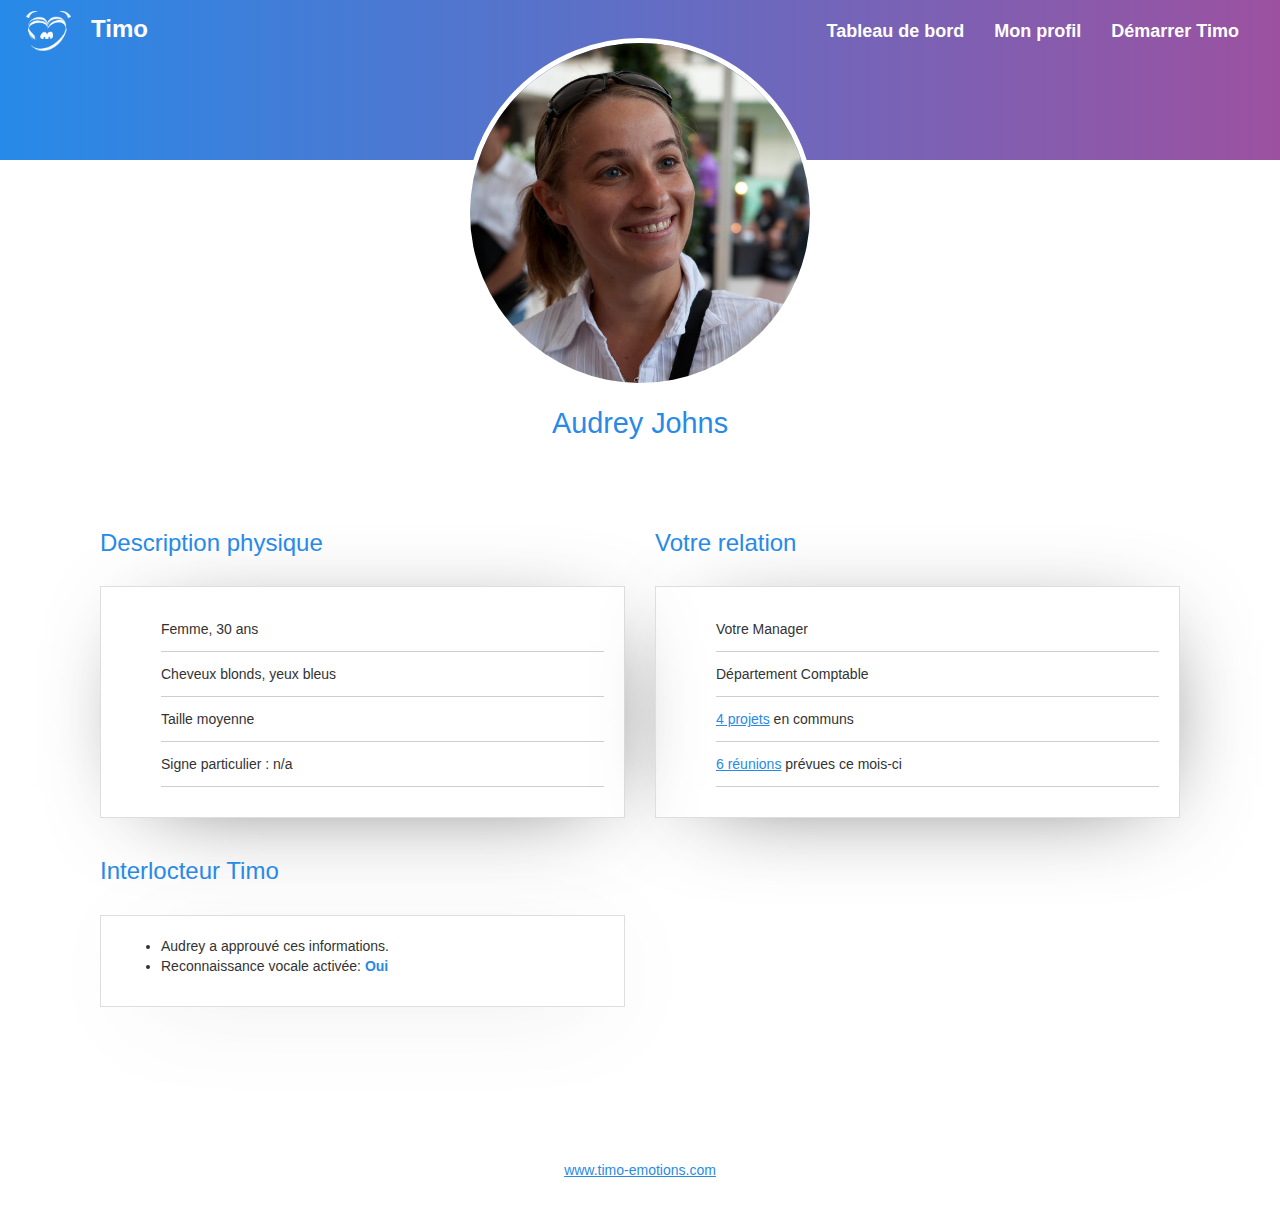
==== commit 4cc129dc: "footer" ====
--- a/connaissance-timo.html
+++ b/connaissance-timo.html
@@ -102,7 +102,10 @@
   </div><!--infos meeting-->
 
 </section>
-  <script src="https://ajax.googleapis.com/ajax/libs/jquery/3.2.1/jquery.min.js"></script>
+
+<footer><a href="http://www.timo-emotions.com" alt="Site d'informations de l'app Timo" type="text/css" target="_blank">www.timo-emotions.com</a></footer>
+
+<script src="https://ajax.googleapis.com/ajax/libs/jquery/3.2.1/jquery.min.js"></script>
   <script src="https://maxcdn.bootstrapcdn.com/bootstrap/3.3.7/js/bootstrap.min.js"></script>
 
 </body>
--- a/css/main.css
+++ b/css/main.css
@@ -60,6 +60,12 @@
 a:hover, a:focus {text-decoration: none; color: #278ae8;}
 
 b {color: #278ae8;}
+
+footer {
+    display: block;
+    text-align: center;
+    padding: 25px 0;
+}
 
 .btn-primary {
     background: #278ae8;
@@ -83,13 +89,27 @@
     height: 30px;
 }
 
-.select {
-  padding-bottom: 20px;
+.timo-open {
+  display: inline-flex;
+  margin-right: 15px;
+}
+
+
+.button-nav {
+    height: 40px;
+    font-size: 18px;
+    font-weight: bold;
+    color: #FFFFFF;
+    background: #278ae8;
 }
 
 .stop {
   background: transparent;
   border:none;
+}
+
+.input-append {
+  margin-top: 15px;
 }
 
 i.fa {
@@ -125,6 +145,26 @@
 
 #rectTextCanvas{
   z-index: 9000;
+}
+
+kbd {
+  padding:0.1em 0.6em;
+  border:1px solid #ccc;
+  font-size:11px;
+  font-family:Arial,Helvetica,sans-serif;
+  background-color:#f7f7f7;
+  color:#333;
+  -moz-box-shadow:0 1px 0px rgba(0, 0, 0, 0.2),0 0 0 2px #ffffff inset;
+  -webkit-box-shadow:0 1px 0px rgba(0, 0, 0, 0.2),0 0 0 2px #ffffff inset;
+  box-shadow:0 1px 0px rgba(0, 0, 0, 0.2),0 0 0 2px #ffffff inset;
+  -moz-border-radius:3px;
+  -webkit-border-radius:3px;
+  border-radius:3px;
+  display:inline-block;
+  margin:0 0.1em;
+  text-shadow:0 1px 0 #fff;
+  line-height:1.4;
+  white-space:nowrap;
 }
 
 .detected-emotion {display: none;}
@@ -189,7 +229,7 @@
   margin: 0;
 }
 
-.contacts > ul > li, 
+.contacts > ul > li,
 .description > ul > li,
 .relation > ul > li,
 .interlocuteur > ul > li {
@@ -226,7 +266,7 @@
 
 .navbar-inverse {
     background-color: transparent;
-    border:0; 
+    border:0;
 }
 
 .navbar-collapse {
@@ -264,7 +304,7 @@
       .navbar-nav>li>a {
       padding-top: 10px;
       padding-bottom: 0;
-  }    
+  }
 
 }
 
@@ -280,7 +320,7 @@
 
 /*tablet portrait*/
 @media all and (max-width: 76px) {
-  
+
   .navbar-collapse {
       background: transparent;
   }
@@ -360,7 +400,7 @@
     padding: 0;
     margin: 30px 0;
   }
-  
+
   .hr {
     border-top: #c3c3c3 solid 1px;
     padding: 30px 0;
